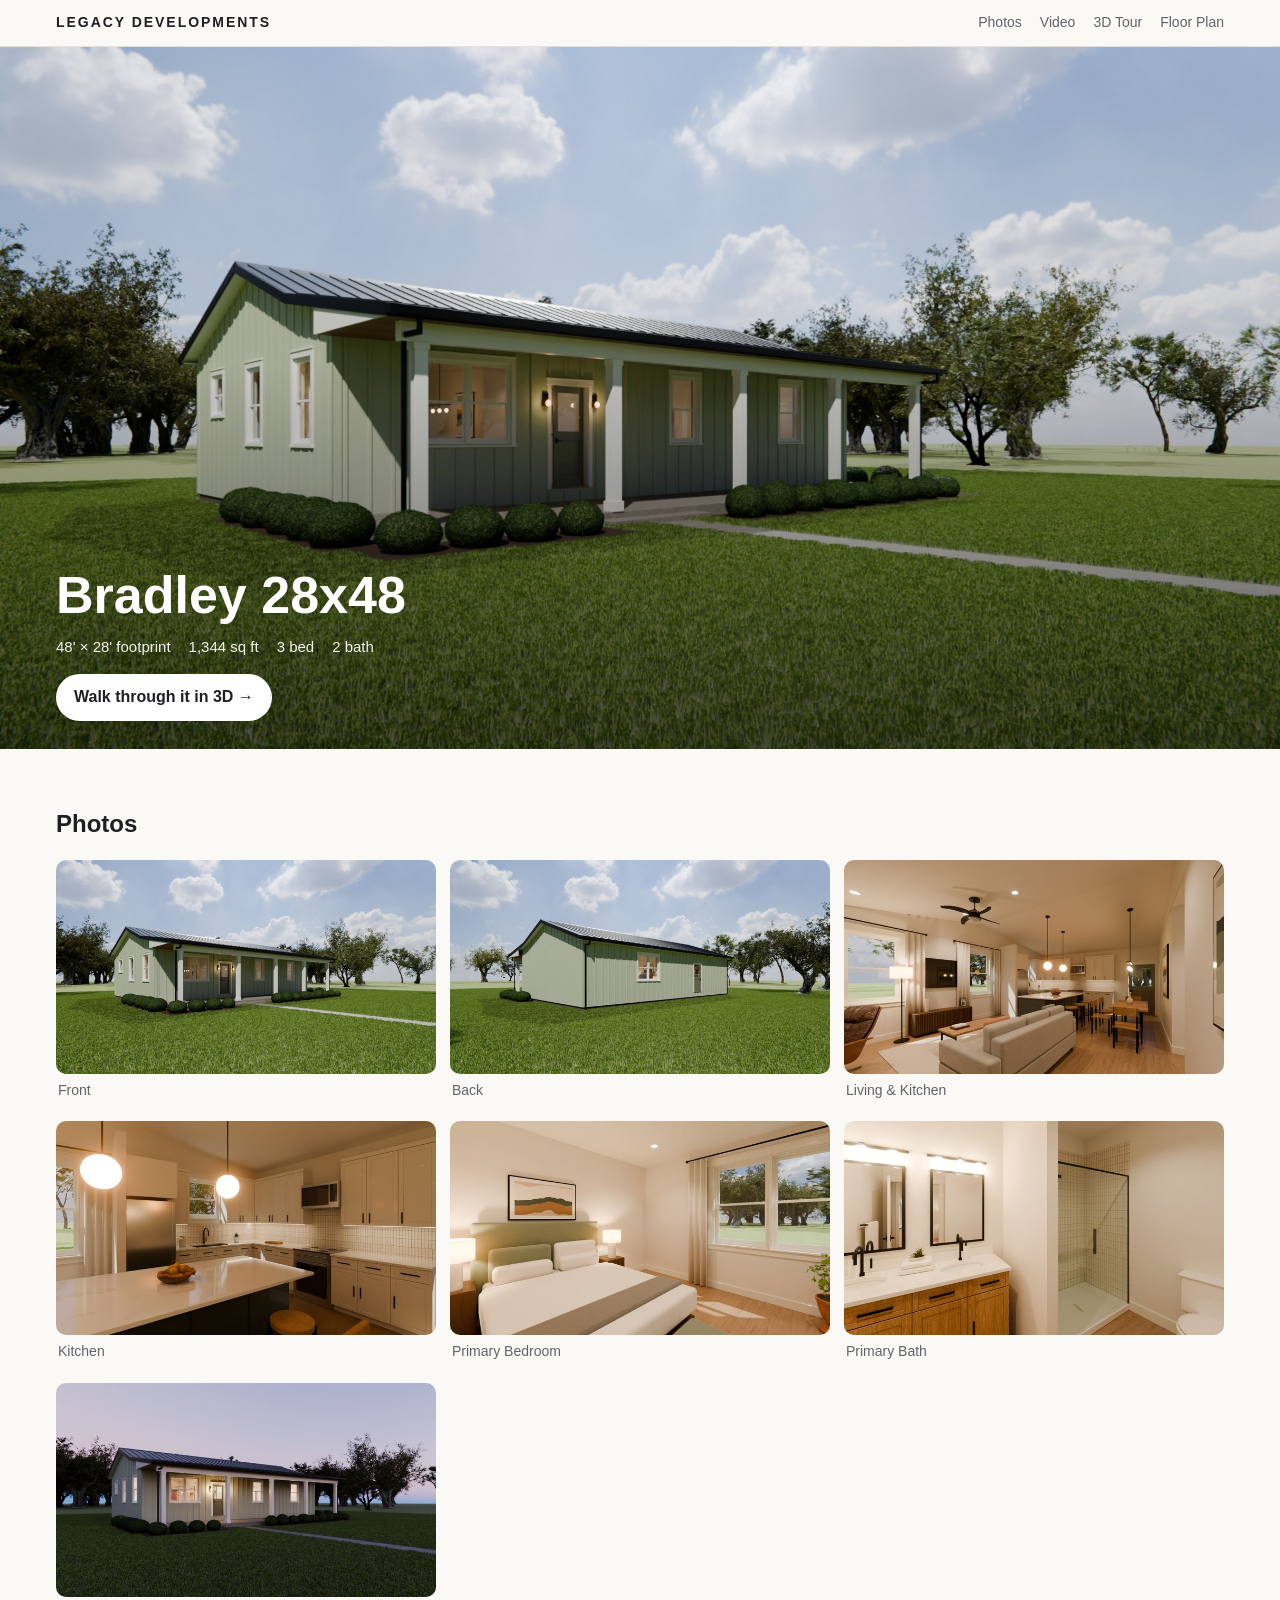
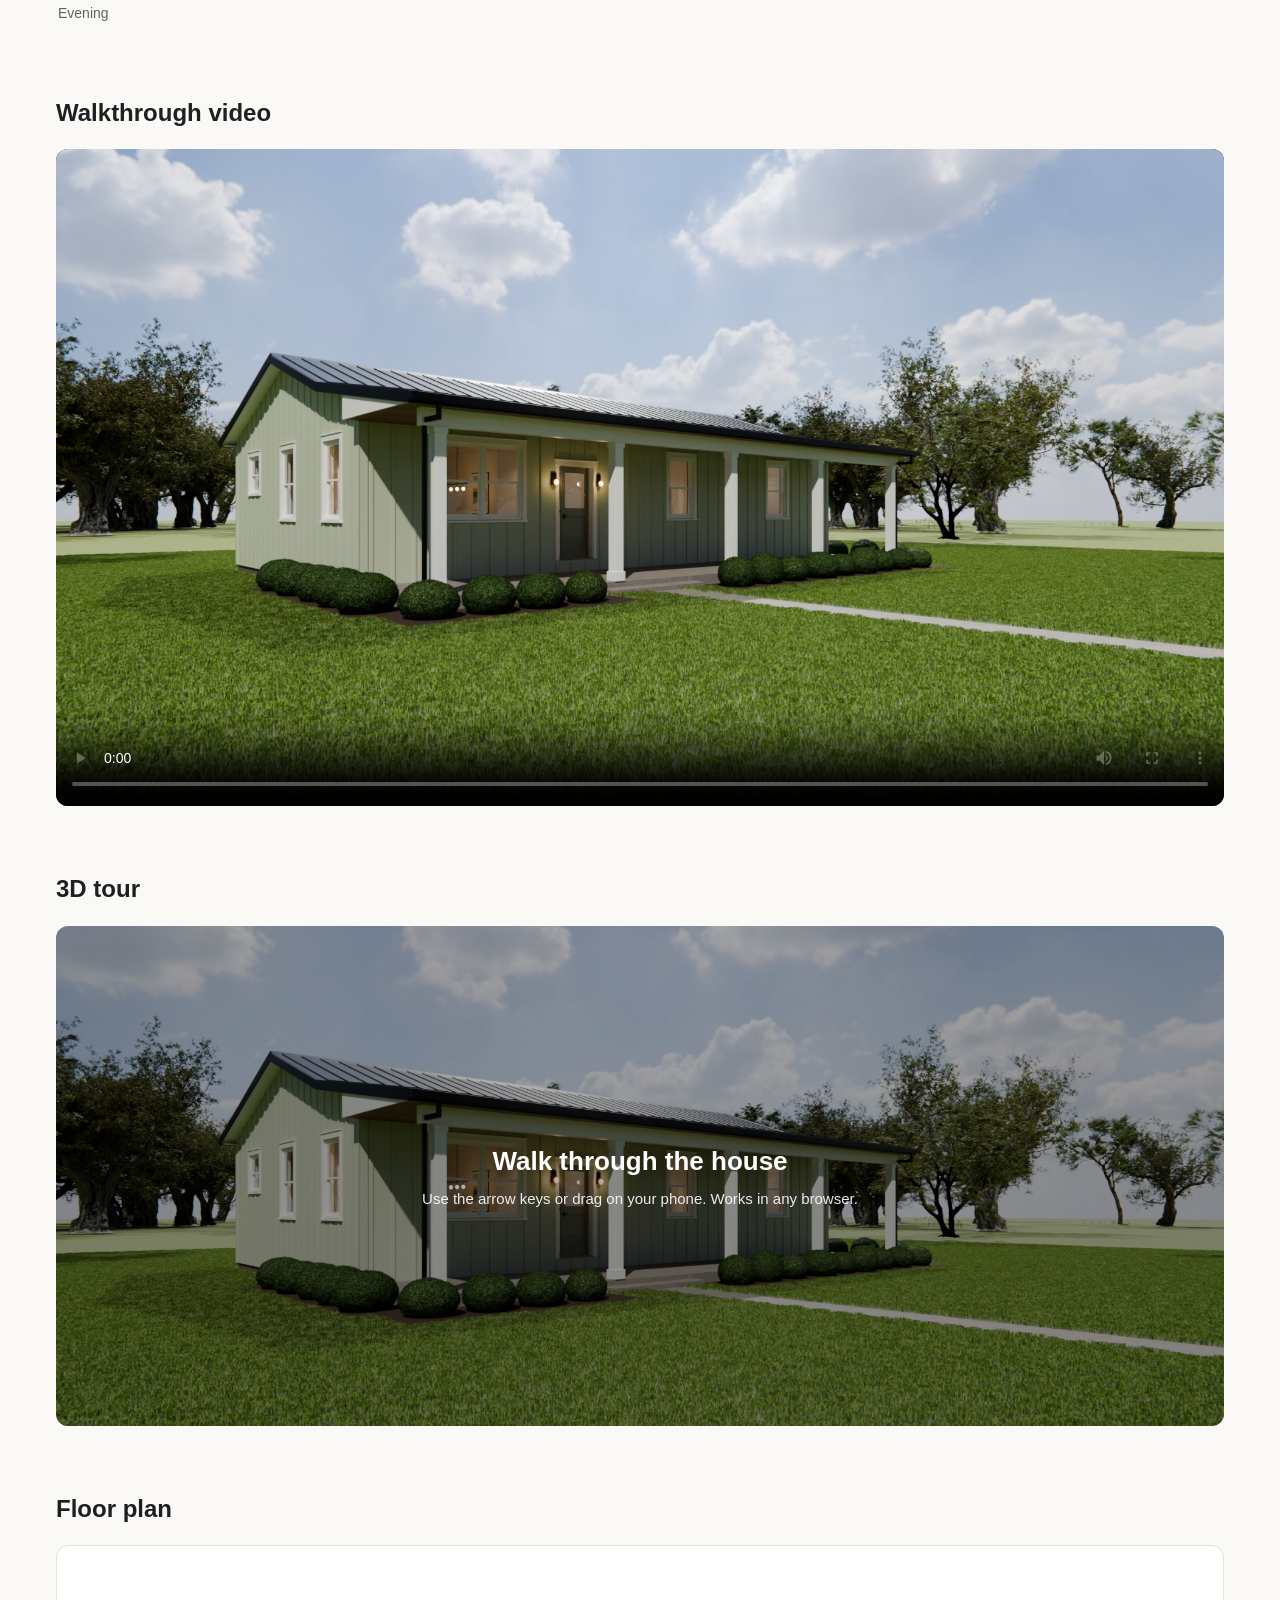
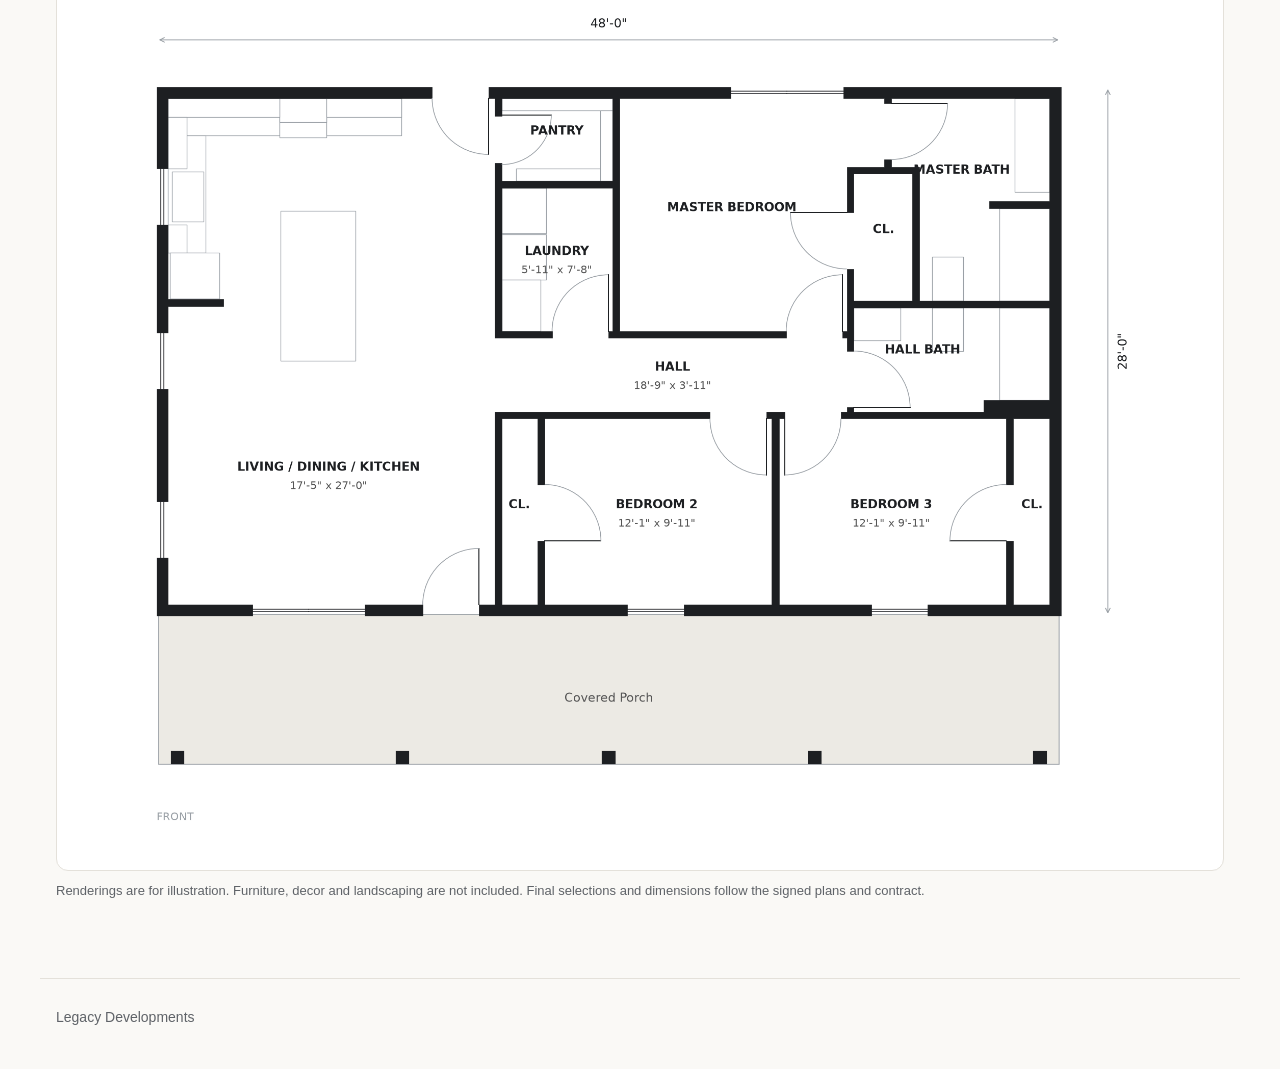
==== bradley/index.html @ 85adbe11 "Bradley 28x48 client page: photos, walkthrough video, 3D tour, floor plan Co-Authored-By: Claude Opu" ====
<!doctype html>
<html lang="en"><head><meta charset="utf-8"><meta name="viewport" content="width=device-width,initial-scale=1">
<title>Bradley 28x48 | Legacy Developments</title>
<meta property="og:title" content="Bradley 28x48"><meta property="og:image" content="media/01_front_exterior.jpg">
<style>
:root{--ink:#1d1f22;--muted:#5f6368;--line:#e4e1da;--bg:#faf9f6;--card:#fff;--accent:#2f3a35;--accent-ink:#fff}
*{box-sizing:border-box}html{scroll-behavior:smooth}
body{margin:0;background:var(--bg);color:var(--ink);font:16px/1.55 -apple-system,BlinkMacSystemFont,"Segoe UI",Roboto,Helvetica,Arial,sans-serif}
header{position:sticky;top:0;z-index:5;background:rgba(250,249,246,.92);backdrop-filter:blur(8px);border-bottom:1px solid var(--line)}
.bar{max-width:1200px;margin:auto;display:flex;align-items:center;gap:24px;padding:12px 16px}
.wordmark{font-weight:700;letter-spacing:.14em;text-transform:uppercase;font-size:14px}.logo{height:34px}
nav{margin-left:auto;display:flex;gap:18px;overflow-x:auto}nav a{color:var(--muted);text-decoration:none;font-size:14px;white-space:nowrap}nav a:hover{color:var(--ink)}
.hero{position:relative;height:min(78vh,760px);background:#ccc center/cover no-repeat;background-image:url("media/01_front_exterior.jpg")}
.hero::after{content:"";position:absolute;inset:0;background:linear-gradient(180deg,transparent 45%,rgba(0,0,0,.55))}
.hero .cap{position:absolute;z-index:1;left:0;right:0;bottom:0;max-width:1200px;margin:auto;padding:28px 16px;color:#fff}
.hero h1{margin:0;font-size:clamp(28px,5vw,52px);line-height:1.1;font-weight:650}
.facts{display:flex;flex-wrap:wrap;gap:8px 18px;margin-top:10px;font-size:15px;opacity:.92}
.cta{display:inline-block;margin-top:16px;background:#fff;color:var(--ink);padding:11px 18px;border-radius:999px;text-decoration:none;font-weight:600}
section{max-width:1200px;margin:auto;padding:56px 16px 8px}
h2{font-size:24px;margin:0 0 18px;font-weight:650}
.grid{display:grid;grid-template-columns:repeat(auto-fill,minmax(300px,1fr));gap:14px}
figure{margin:0}figure img{width:100%;display:block;border-radius:10px;aspect-ratio:16/9;object-fit:cover;background:#ddd}
figcaption{font-size:14px;color:var(--muted);padding:6px 2px}
video{width:100%;border-radius:12px;background:#000;display:block}
.tour{position:relative;display:block;border-radius:12px;overflow:hidden}
.tour img{width:100%;display:block;aspect-ratio:21/9;object-fit:cover;filter:brightness(.7)}
.tour .ov{position:absolute;inset:0;display:flex;flex-direction:column;align-items:center;justify-content:center;color:#fff;font-size:clamp(18px,3vw,26px);font-weight:650;text-align:center;padding:16px}
.tour small{display:block;font-weight:400;font-size:15px;opacity:.9;margin-top:6px}
.tabs{display:flex;gap:8px;flex-wrap:wrap;margin-bottom:12px}
.tabs button{border:1px solid var(--line);background:var(--card);color:var(--ink);padding:9px 16px;border-radius:999px;font:inherit;cursor:pointer}
.tabs button[aria-selected=true]{background:var(--accent);color:var(--accent-ink);border-color:var(--accent)}
.blurb{color:var(--muted);margin:0 0 12px}.fgrid{display:grid;grid-template-columns:repeat(auto-fill,minmax(340px,1fr));gap:14px}
.plan{background:#fff;border:1px solid var(--line);border-radius:12px;padding:12px}.plan img{width:100%;display:block}
.note{font-size:13px;color:var(--muted);margin-top:10px}
footer{max-width:1200px;margin:56px auto 0;padding:28px 16px 40px;border-top:1px solid var(--line);color:var(--muted);font-size:14px;display:flex;flex-wrap:wrap;gap:8px 24px}
#lb{position:fixed;inset:0;background:rgba(10,10,10,.94);display:none;z-index:10;align-items:center;justify-content:center;flex-direction:column}
#lb.on{display:flex}#lb img{max-width:96vw;max-height:84vh;border-radius:6px}#lb p{color:#ddd;margin:10px}
#lb button{position:absolute;top:50%;background:none;border:0;color:#fff;font-size:42px;cursor:pointer;padding:16px}#lb .p{left:4px}#lb .n{right:4px}#lb .x{top:8px;right:8px;font-size:30px}
@media (max-width:600px){.grid,.fgrid{grid-template-columns:1fr}nav{gap:14px}.bar{gap:14px}}
</style></head><body>
<header><div class="bar"><span class="wordmark">Legacy Developments</span><nav><a href="#gallery">Photos</a><a href="#video">Video</a><a href="#tour">3D Tour</a><a href="#plan">Floor Plan</a></nav></div></header>
<div class="hero"><div class="cap"><h1>Bradley 28x48</h1><div class="facts"><span>48&#x27; × 28&#x27; footprint</span><span>1,344 sq ft</span><span>3 bed</span><span>2 bath</span></div>
<a class="cta" href="tour/index.html">Walk through it in 3D →</a></div></div>
<section id="gallery"><h2>Photos</h2><div class="grid"><figure><a href="media/01_front_exterior.jpg" data-cap="Front"><img src="media/thumb/01_front_exterior.jpg" alt="Front" loading="lazy"></a><figcaption>Front</figcaption></figure><figure><a href="media/02_rear_exterior.jpg" data-cap="Back"><img src="media/thumb/02_rear_exterior.jpg" alt="Back" loading="lazy"></a><figcaption>Back</figcaption></figure><figure><a href="media/03_living_kitchen.jpg" data-cap="Living &amp; Kitchen"><img src="media/thumb/03_living_kitchen.jpg" alt="Living &amp; Kitchen" loading="lazy"></a><figcaption>Living &amp; Kitchen</figcaption></figure><figure><a href="media/04_kitchen.jpg" data-cap="Kitchen"><img src="media/thumb/04_kitchen.jpg" alt="Kitchen" loading="lazy"></a><figcaption>Kitchen</figcaption></figure><figure><a href="media/05_master_bedroom.jpg" data-cap="Primary Bedroom"><img src="media/thumb/05_master_bedroom.jpg" alt="Primary Bedroom" loading="lazy"></a><figcaption>Primary Bedroom</figcaption></figure><figure><a href="media/06_master_bath.jpg" data-cap="Primary Bath"><img src="media/thumb/06_master_bath.jpg" alt="Primary Bath" loading="lazy"></a><figcaption>Primary Bath</figcaption></figure><figure><a href="media/07_front_dusk.jpg" data-cap="Evening"><img src="media/thumb/07_front_dusk.jpg" alt="Evening" loading="lazy"></a><figcaption>Evening</figcaption></figure></div></section>
<section id="video"><h2>Walkthrough video</h2><video src="media/walkthrough.mp4" controls playsinline preload="metadata" poster="media/01_front_exterior.jpg"></video></section>
<section id="tour"><h2>3D tour</h2><a class="tour" href="tour/index.html"><img src="media/01_front_exterior.jpg" alt=""><div class="ov">Walk through the house<small>Use the arrow keys or drag on your phone. Works in any browser.</small></div></a></section>

<section id="plan"><h2>Floor plan</h2><div class="plan"><img src="media/plan.png" alt="Floor plan"></div>
<p class="note">Renderings are for illustration. Furniture, decor and landscaping are not included. Final selections and dimensions follow the signed plans and contract.</p></section>
<footer><span>Legacy Developments</span></footer>
<div id="lb" role="dialog" aria-modal="true"><button class="x" aria-label="Close">×</button><button class="p" aria-label="Previous">‹</button><img alt=""><p></p><button class="n" aria-label="Next">›</button></div>
<script>
const lb=document.getElementById('lb'),li=lb.querySelector('img'),lp=lb.querySelector('p');let set=[],i=0;
function show(){li.src=set[i].href;lp.textContent=set[i].dataset.cap||'';}
document.querySelectorAll('figure a').forEach(a=>a.addEventListener('click',ev=>{ev.preventDefault();
  set=[...a.closest('.grid,.fgrid').querySelectorAll('a')];i=set.indexOf(a);show();lb.classList.add('on');}));
lb.querySelector('.x').onclick=()=>lb.classList.remove('on');
lb.querySelector('.p').onclick=()=>{i=(i+set.length-1)%set.length;show();};lb.querySelector('.n').onclick=()=>{i=(i+1)%set.length;show();};
lb.addEventListener('click',ev=>{if(ev.target===lb)lb.classList.remove('on');});
addEventListener('keydown',ev=>{if(!lb.classList.contains('on'))return;if(ev.key==='Escape')lb.classList.remove('on');
  if(ev.key==='ArrowRight')lb.querySelector('.n').click();if(ev.key==='ArrowLeft')lb.querySelector('.p').click();});
document.querySelectorAll('.tabs button').forEach(b=>b.onclick=()=>{
  document.querySelectorAll('.tabs button').forEach(x=>x.setAttribute('aria-selected',x===b));
  document.querySelectorAll('.fpanel').forEach(p=>p.hidden=p.dataset.f!==b.dataset.f);});
</script></body></html>
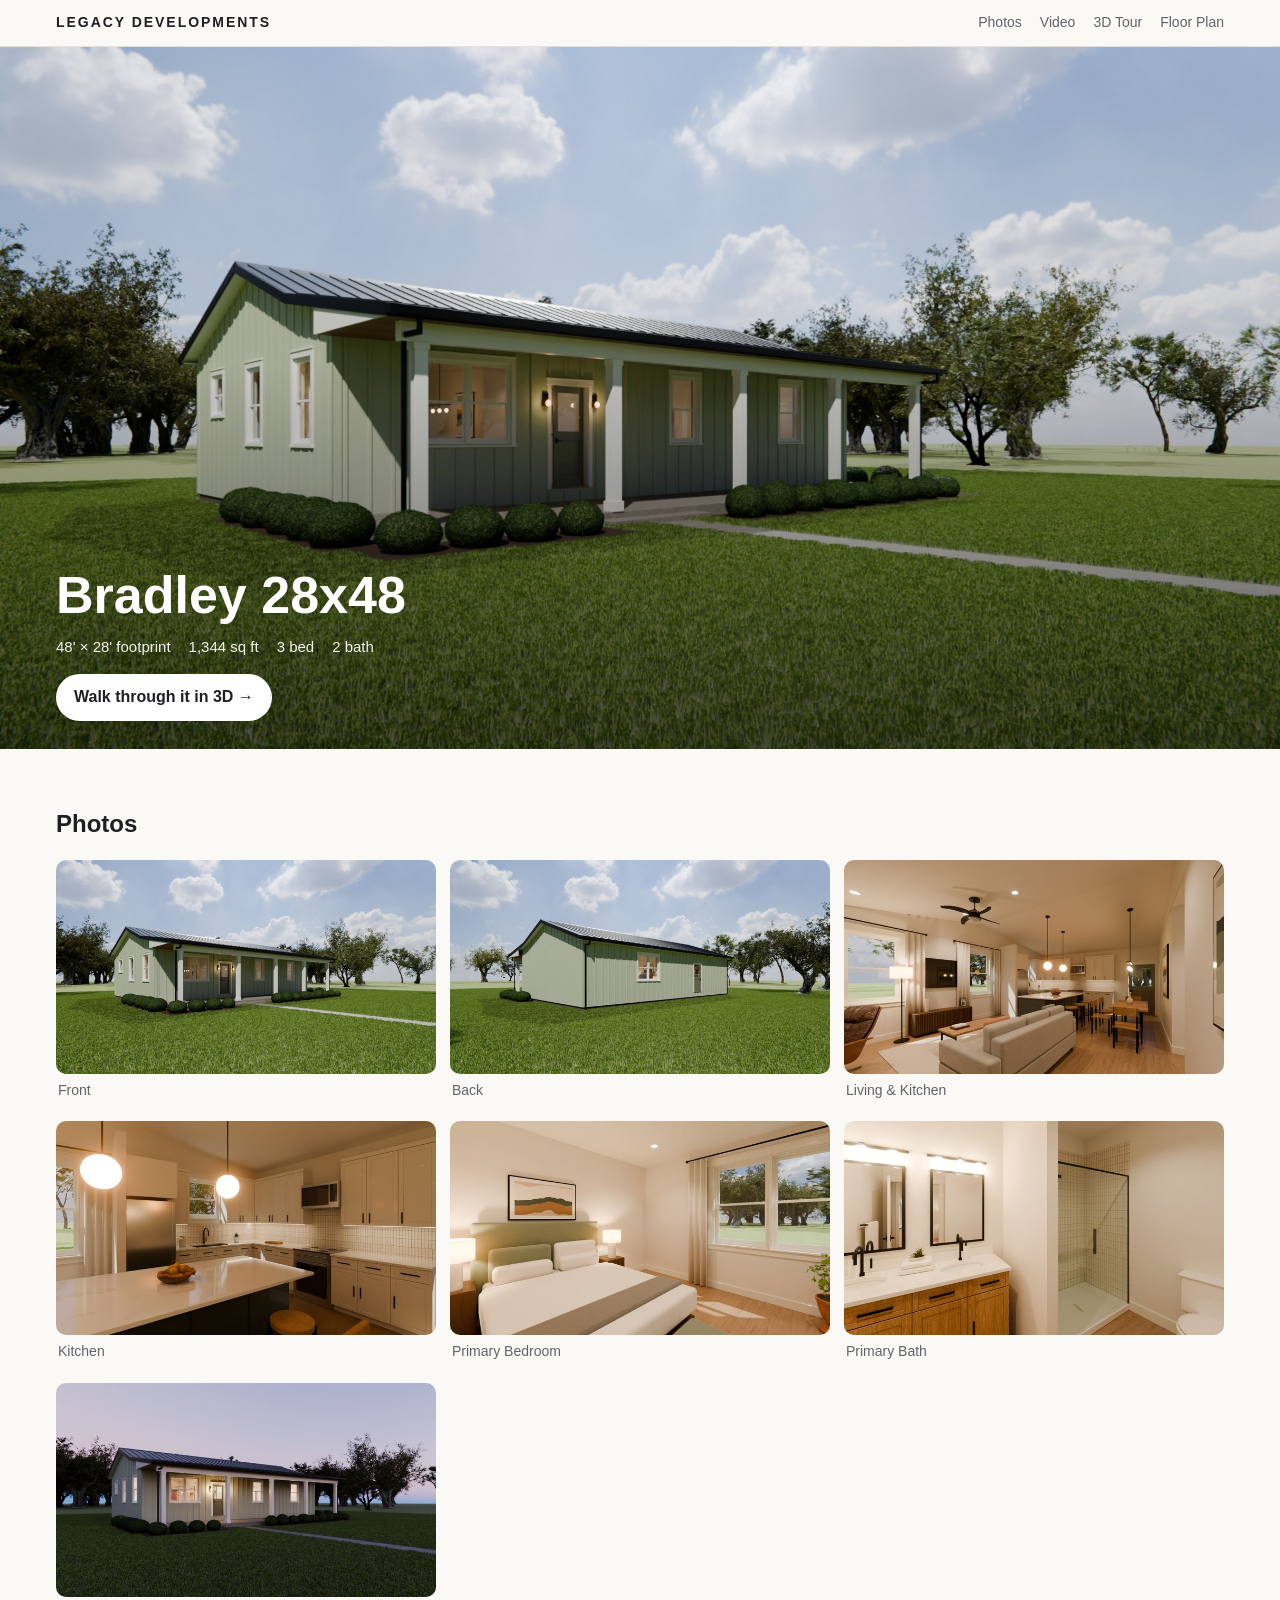
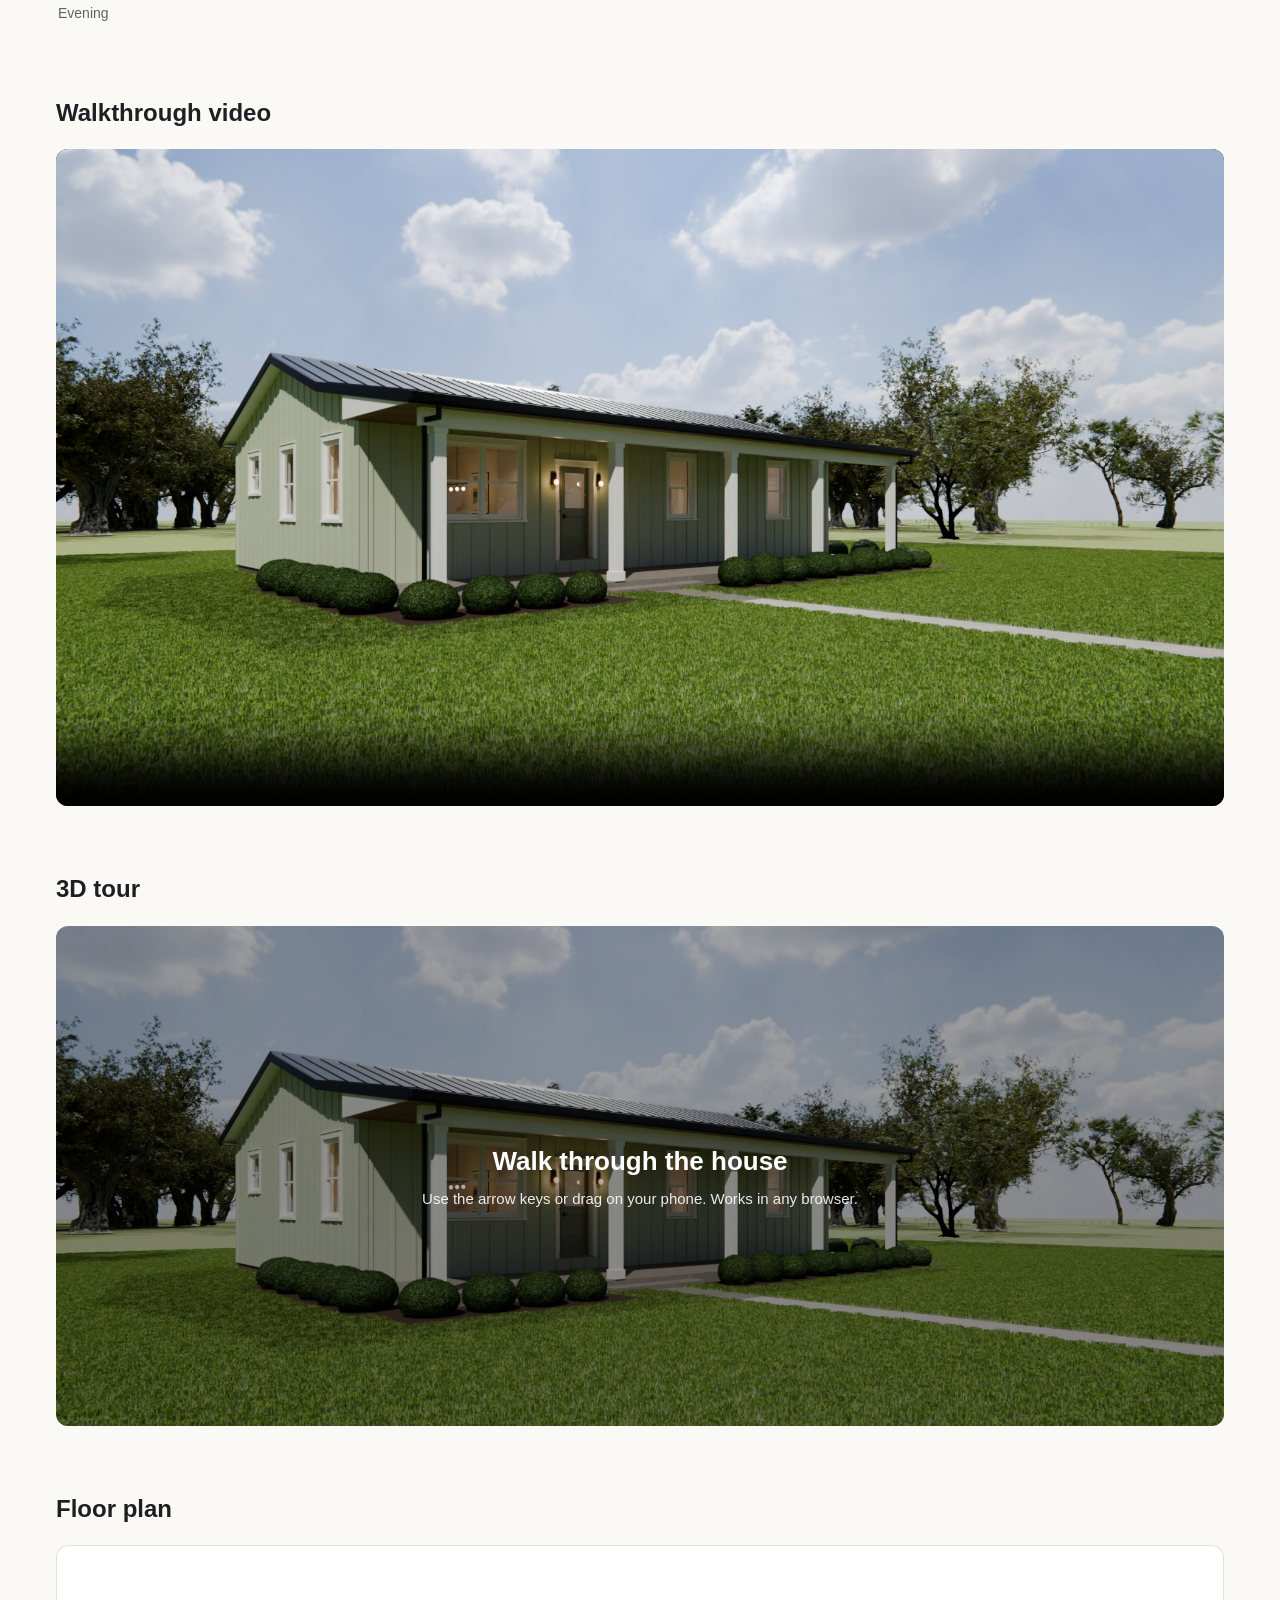
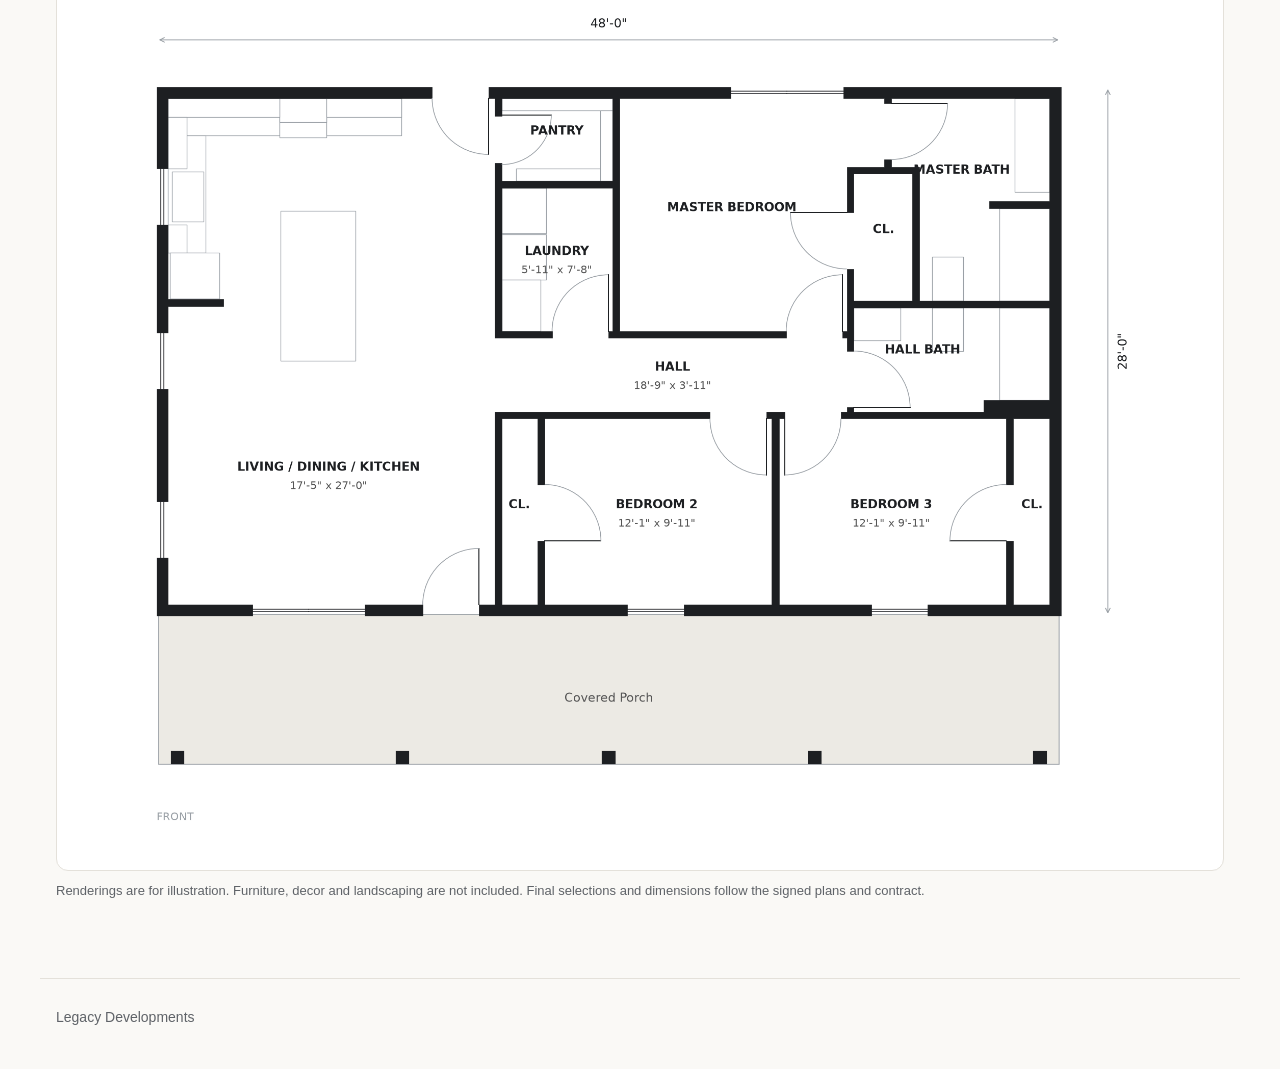
==== commit c658146e: "Front door swings open in the 3D tours and triplex walkthrough videos Co-Authored-By: Claude Opus 5." ====
--- a/bradley/index.html
+++ b/bradley/index.html
@@ -36,7 +36,7 @@
 #lb{position:fixed;inset:0;background:rgba(10,10,10,.94);display:none;z-index:10;align-items:center;justify-content:center;flex-direction:column}
 #lb.on{display:flex}#lb img{max-width:96vw;max-height:84vh;border-radius:6px}#lb p{color:#ddd;margin:10px}
 #lb button{position:absolute;top:50%;background:none;border:0;color:#fff;font-size:42px;cursor:pointer;padding:16px}#lb .p{left:4px}#lb .n{right:4px}#lb .x{top:8px;right:8px;font-size:30px}
-@media (max-width:600px){.grid,.fgrid{grid-template-columns:1fr}nav{gap:14px}.bar{gap:14px}}
+@media (max-width:600px){.grid,.fgrid{grid-template-columns:1fr}nav{gap:14px}.bar{gap:14px}.wordmark{font-size:12px;letter-spacing:.08em;white-space:nowrap}}
 </style></head><body>
 <header><div class="bar"><span class="wordmark">Legacy Developments</span><nav><a href="#gallery">Photos</a><a href="#video">Video</a><a href="#tour">3D Tour</a><a href="#plan">Floor Plan</a></nav></div></header>
 <div class="hero"><div class="cap"><h1>Bradley 28x48</h1><div class="facts"><span>48&#x27; × 28&#x27; footprint</span><span>1,344 sq ft</span><span>3 bed</span><span>2 bath</span></div>
